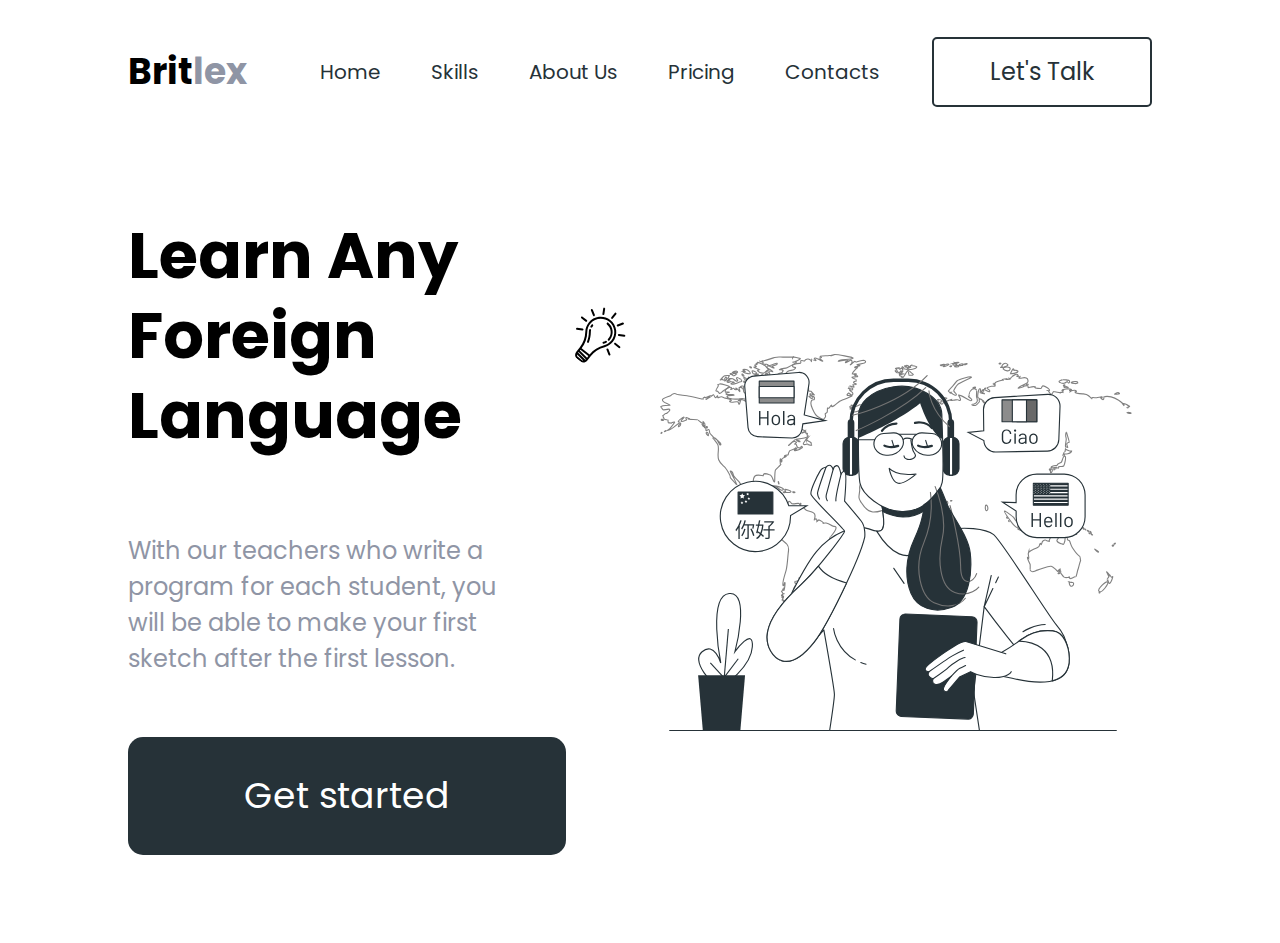
==== index.html @ e6f4f085 "внесены правки 2.0" ====
<!DOCTYPE html>
<html lang="en">
<head>
    <meta charset="UTF-8">
    <meta name="viewport" content="width=device-width, initial-scale=1.0">
    <title>Landing</title>
    <link rel="stylesheet" href="styles.css">
    <link href="https://fonts.googleapis.com/css2?family=Poppins:wght@400;600&display=swap" rel="stylesheet">
</head>
<body>
<header class="header">
    <div class="container">
        <div class="header__wrapper">
            <h1 class="header__logo">Brit<span class="header__logo-highlight">lex</span></h1>
            <a class="header__menu-icon">
                <img src="img/menu.svg" alt="menu">
            </a>
            <nav class="header__nav">
                <ul class="header__list">
                    <li class="header__item">
                        <a href="#" class="header__link">Home</a>
                    </li>
                    <li class="header__item">
                        <a href="#" class="header__link">Skills</a>
                    </li>
                    <li class="header__item">
                        <a href="#" class="header__link">About Us</a>
                    </li>
                    <li class="header__item">
                        <a href="#" class="header__link">Pricing</a>
                    </li>
                    <li class="header__item">
                        <a href="#" class="header__link">Contacts</a>
                    </li>
                </ul>
            </nav>
            <a href="#" class="header__button">Let's Talk</a>
        </div>
    </div>
</header>

<main class="main">
    <section class="intro">
        <div class="container">
            <div class="intro__wrapper">
                <div class="intro__content">
                    <div class="intro__logo-container">
                        <h2 class="intro__logo">Learn Any Foreign Language</h2>
                        <img src="img/light.svg" alt="light" class="intro__light">
                    </div>
                    <p class="intro__text">
                        With our teachers who write a program for each student, you will be able to make your first sketch after the first lesson.
                    </p>
                    <a href="#" class="intro__button">Get started</a>
                </div>
                <div class="intro__image-container">
                    <img src="img/learning-languages.svg" alt="learning-languages" class="intro__image">
                </div>
            </div>
        </div>
    </section>
</main>

</body>
</html>
---- styles.css ----
:root {
    --primary-dark-color: #263238;
    --secondary-dark-color: #39515e;
    --background-primary-light-color: #ffffff;
    --background-primary-dark-color: #263238;
    --text-primary-light-color: #ffffff;
    --text-secondary-dark-color: #8f95a5;
}

* {
    box-sizing: border-box;
}

body {
    margin: 0;
    padding: 0;
    font-family: 'Poppins', sans-serif;
}

.header__wrapper {
    display: flex;
    justify-content: space-between;
    align-items: center;
    width: 100%;
}

.header {
    top: 0;
    left: 0;
    width: 100%;
    display: flex;
    justify-content: space-between;
    align-items: center;
    padding: 20px 10%;
    background-color: var(--background-primary-light-color);
}

.container {
    width: 1338px;
    margin: 0 auto;
}

.header__logo {
    margin-right: 20px;
    font-size: 36px;
}

.header__logo-highlight {
    color: var(--text-secondary-dark-color);
}

.header__list {
    display: flex;
    justify-content: flex-start;
    gap: 50px;
    list-style-type: none;
    margin: 0;
    padding: 0;
    flex-grow: 1;
}

.header__item {
    margin: 0;
}

.header__link {
    font-size: 20px;
    line-height: 30px;
    text-decoration: none;
    color: var(--background-primary-dark-color);
}

.header__button {
    display: flex;
    justify-content: center;
    align-items: center;
    width: 220px;
    height: 70px;
    padding: 10px 20px;
    font-family: 'Poppins', sans-serif;
    font-size: 24px;
    line-height: 36px;
    text-align: center;
    text-decoration: none;
    color: var(--background-primary-dark-color);
    background-color: var(--background-primary-light-color);
    border: 2px solid var(--primary-dark-color);
    border-radius: 5px;
}

.header__menu-icon {
    display: none;
    cursor: pointer;
}

.header__menu-toggle {
    display: block;
}

@media (max-width: 992px) {

    .header {
        padding: 20px 5%;
    }

    .header__logo {
        font-size: 30px;
        line-height: 45px;
    }

    .header__link {
        font-size: 16px;
        line-height: 24px;
    }

    .header__button {
        width: 160px;
        height: 50px;
        font-size: 18px;
        line-height: 27px;
    }
}

@media (max-width: 767px) {

    .header {
        display: flex;
        flex-direction: row;
        justify-content: space-between;
        align-items: center;
        padding: 15px 5%;
    }

    .header__logo {
        margin-bottom: 0;
        font-size: 30px;
        line-height: 45px;
    }

    .header__menu-icon {
        display: block;
        width: 30px;
        height: 17px;
        color: var(--secondary-dark-color);
    }

    .header__list {
        display: none;
        flex-direction: column;
        gap: 15px;
    }

    .header__button {
        display: none;
        width: 160px;
        height: 50px;
        font-size: 18px;
    }
}

@media (max-width: 575px) {

    .header {
        padding: 10px 5%;
    }

    .header__logo {
        font-size: 30px;
        line-height: 45px;
    }

    .header__menu-icon {
        display: block;
        width: 43px;
        height: 24px;
        color: var(--secondary-dark-color);
    }

    .header__list {
        gap: 10px;
    }

    .header__link {
        font-size: 16px;
    }

    .header__button {
        width: 140px;
        height: 45px;
        font-size: 16px;
    }
}

@media (max-width: 320px) {

    .header {
        padding: 10px 5%;
    }

    .header__logo {
        font-size: 24px;
        line-height: 36px;
    }

    .header__menu-icon {
        display: block;
        width: 34px;
        height: 19px;
        color: var(--secondary-dark-color);
    }

    .header__link {
        font-size: 14px;
    }

    .header__button {
        width: 120px;
        height: 40px;
        font-size: 14px;
        line-height: 21px;
    }
}

.intro {
    height: calc(100vh - 100px);
    display: flex;
    justify-content: space-between;
    padding: 20px 10%;
    background-color: var(--background-primary-light-color);
}

.intro__wrapper {
    display: flex;
    justify-content: space-between;
    align-items: center;
    width: 100%;
}

.intro__content {
    display: flex;
    flex-direction: column;
    justify-content: center;
    max-width: 50%;
}

.intro__logo-container {
    display: flex;
    align-items: center;
    gap: 20px;
    position: relative;
}

.intro__logo {
    font-size: 64px;
    line-height: 80px;
    font-weight: bold;
    z-index: 1;
    max-width: 500px;
    white-space: normal;
    word-wrap: break-word;
}

.intro__light {
    width: 85px;
    height: 85px;
}

.intro__text {
    margin-bottom: 40px;
    font-size: 24px;
    line-height: 36px;
    max-width: 400px;
    white-space: normal;
    word-wrap: break-word;
    color: var(--text-secondary-dark-color);
}

.intro__button {
    display: flex;
    justify-content: center;
    align-items: center;
    width: 438px;
    height: 118px;
    padding: 15px 30px;
    margin: 20px 0;
    background-color: var(--background-primary-dark-color);
    font-family: 'Poppins', sans-serif;
    font-size: 36px;
    line-height: 54px;
    text-align: center;
    text-decoration: none;
    color: var(--text-primary-light-color);
    border-radius: 15px;
}

.intro__image-container {
    max-width: 50%;
    display: flex;
    justify-content: center;
}

.intro__image {
    height: 661px;
    width: 661px;
    max-width: 100%;
}

@media (max-width: 992px) {

    .intro {
        padding: 40px 5%;
    }

    .intro__wrapper {
        flex-direction: column;
    }

    .intro__content {
        max-width: 100%;
        text-align: center;
    }

    .intro__image-container {
        margin-top: 30px;
        max-width: 100%;
    }

    .intro__logo {
        font-size: 48px;
        line-height: 64px;
    }

    .intro__light {
        display: none;
    }

    .intro__text {
        font-size: 20px;
        line-height: 30px;
    }

    .intro__button {
        width: 292px;
        max-width: 380px;
        height: 80px;
        font-size: 24px;
        line-height: 36px;
    }

    .intro__image {
        height: 460px;
        width: 460px;
    }
}

@media (max-width: 767px) {

    .intro {
        padding: 30px 5%;
    }

    .intro__content {
        text-align: center;
    }

    .intro__light {
        display: none;
    }

    .intro__image {
        height: 400px;
        width: 400px;
    }

    .intro__button {
        width: 236px;
        font-size: 18px;
    }
}

@media (max-width: 575px) {

    .intro__logo {
        font-size: 34px;
        line-height: 45px;
    }

    .intro__light {
        display: none;
    }

    .intro__text {
        font-size: 16px;
        line-height: 24px;
    }

    .intro__button {
        width: 220px;
        height: 60px;
        font-size: 14px;
    }

    .intro__image {
        width: 100%;
        height: auto;
    }
}

@media (max-width: 320px) {
    .intro__wrapper {
        flex-direction: column;
        align-items: center;
    }

    .intro__logo {
        font-size: 24px;
        line-height: 32px;
        max-width: 100%;
    }

    .intro__light {
        display: none;
    }

    .intro__text {
        font-size: 14px;
        line-height: 20px;
        max-width: 100%;
    }

    .intro__button {
        width: 180px;
        height: 50px;
        font-size: 12px;
        line-height: 18px;
    }

    .intro__image {
        width: 250px;
        height: auto;
    }

    .intro__light {
        display: none;
    }
}
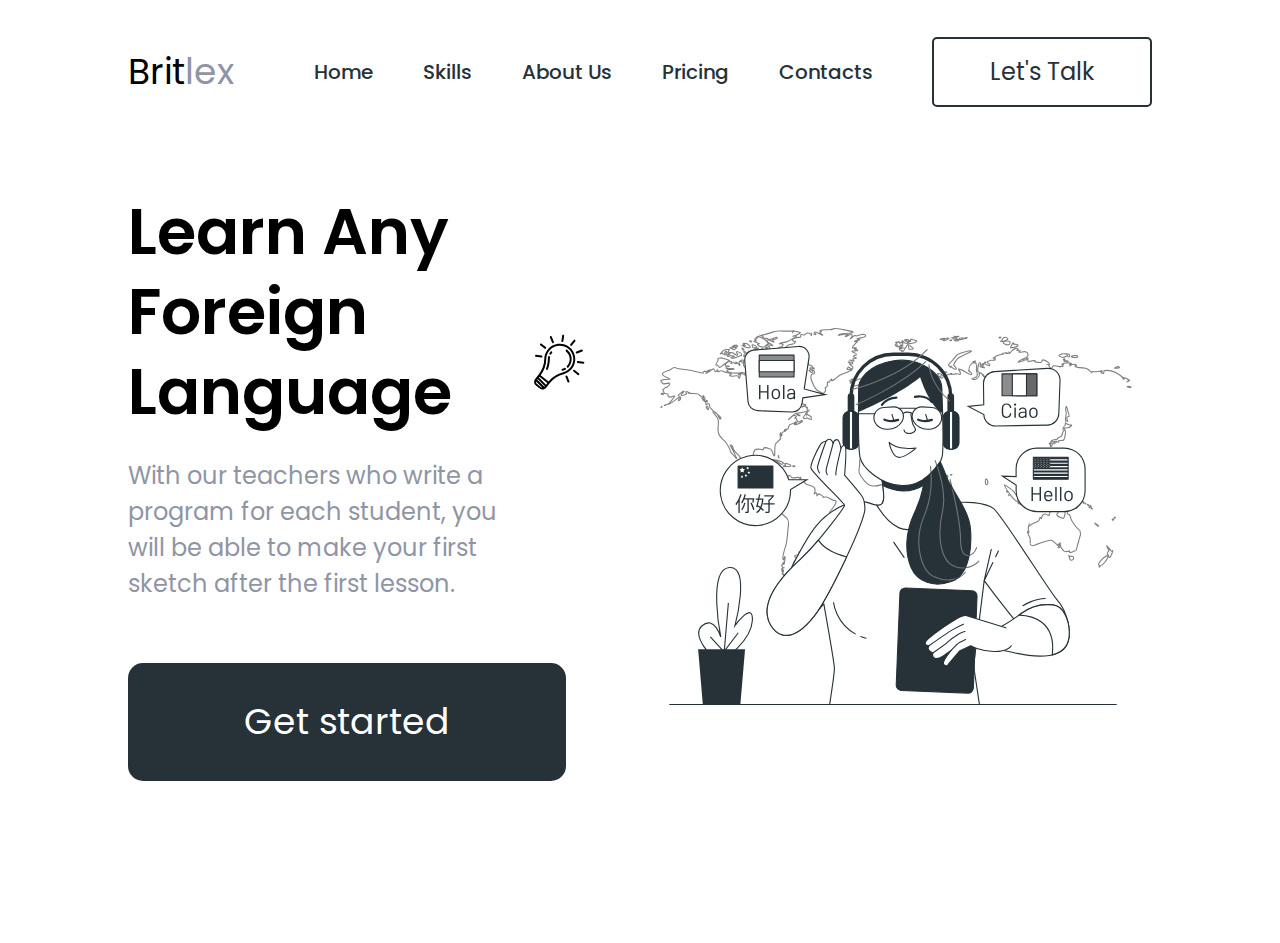
==== commit 0d1f5dbd: "внесены правки 4.0 + вынесены css-правила каждой секции в отдельные файлы" ====
--- a/index.html
+++ b/index.html
@@ -34,7 +34,7 @@
                     </li>
                 </ul>
             </nav>
-            <a href="#" class="header__button">Let's Talk</a>
+            <a href="#" class="button button--primary">Let's Talk</a> <!-- Изменение: общие стили кнопки -->
         </div>
     </div>
 </header>
@@ -45,13 +45,13 @@
             <div class="intro__wrapper">
                 <div class="intro__content">
                     <div class="intro__logo-container">
-                        <h2 class="intro__logo">Learn Any Foreign Language</h2>
+                        <h2 class="intro__logo title">Learn Any Foreign Language</h2> <!-- Изменение: общие стили для заголовков -->
                         <img src="img/light.svg" alt="light" class="intro__light">
                     </div>
-                    <p class="intro__text">
+                    <p class="intro__text text">
                         With our teachers who write a program for each student, you will be able to make your first sketch after the first lesson.
                     </p>
-                    <a href="#" class="intro__button">Get started</a>
+                    <a href="#" class="button button--secondary">Get started</a> <!-- Изменение: общие стили кнопки -->
                 </div>
                 <div class="intro__image-container">
                     <img src="img/learning-languages.svg" alt="learning-languages" class="intro__image">
--- a/styles.css
+++ b/styles.css
@@ -1,446 +1,4 @@
-:root {
-    --primary-dark-color: #263238;
-    --secondary-dark-color: #39515e;
-    --background-primary-light-color: #ffffff;
-    --background-primary-dark-color: #263238;
-    --text-primary-light-color: #ffffff;
-    --text-secondary-dark-color: #8f95a5;
-}
-
-* {
-    box-sizing: border-box;
-}
-
-body {
-    margin: 0;
-    padding: 0;
-    font-family: 'Poppins', sans-serif;
-}
-
-.header__wrapper {
-    display: flex;
-    justify-content: space-between;
-    align-items: center;
-    width: 100%;
-}
-
-.header {
-    top: 0;
-    left: 0;
-    width: 100%;
-    display: flex;
-    justify-content: space-between;
-    align-items: center;
-    padding: 20px 10%;
-    background-color: var(--background-primary-light-color);
-}
-
-.container {
-    width: 1338px;
-    margin: 0 auto;
-}
-
-.header__logo {
-    margin-right: 20px;
-    font-size: 36px;
-}
-
-.header__logo-highlight {
-    color: var(--text-secondary-dark-color);
-}
-
-.header__list {
-    display: flex;
-    justify-content: flex-start;
-    gap: 50px;
-    list-style-type: none;
-    margin: 0;
-    padding: 0;
-    flex-grow: 1;
-}
-
-.header__item {
-    margin: 0;
-}
-
-.header__link {
-    font-size: 20px;
-    line-height: 30px;
-    text-decoration: none;
-    color: var(--background-primary-dark-color);
-}
-
-.header__button {
-    display: flex;
-    justify-content: center;
-    align-items: center;
-    width: 220px;
-    height: 70px;
-    padding: 10px 20px;
-    font-family: 'Poppins', sans-serif;
-    font-size: 24px;
-    line-height: 36px;
-    text-align: center;
-    text-decoration: none;
-    color: var(--background-primary-dark-color);
-    background-color: var(--background-primary-light-color);
-    border: 2px solid var(--primary-dark-color);
-    border-radius: 5px;
-}
-
-.header__menu-icon {
-    display: none;
-    cursor: pointer;
-}
-
-.header__menu-toggle {
-    display: block;
-}
-
-@media (max-width: 992px) {
-
-    .header {
-        padding: 20px 5%;
-    }
-
-    .header__logo {
-        font-size: 30px;
-        line-height: 45px;
-    }
-
-    .header__link {
-        font-size: 16px;
-        line-height: 24px;
-    }
-
-    .header__button {
-        width: 160px;
-        height: 50px;
-        font-size: 18px;
-        line-height: 27px;
-    }
-}
-
-@media (max-width: 767px) {
-
-    .header {
-        display: flex;
-        flex-direction: row;
-        justify-content: space-between;
-        align-items: center;
-        padding: 15px 5%;
-    }
-
-    .header__logo {
-        margin-bottom: 0;
-        font-size: 30px;
-        line-height: 45px;
-    }
-
-    .header__menu-icon {
-        display: block;
-        width: 30px;
-        height: 17px;
-        color: var(--secondary-dark-color);
-    }
-
-    .header__list {
-        display: none;
-        flex-direction: column;
-        gap: 15px;
-    }
-
-    .header__button {
-        display: none;
-        width: 160px;
-        height: 50px;
-        font-size: 18px;
-    }
-}
-
-@media (max-width: 575px) {
-
-    .header {
-        padding: 10px 5%;
-    }
-
-    .header__logo {
-        font-size: 30px;
-        line-height: 45px;
-    }
-
-    .header__menu-icon {
-        display: block;
-        width: 43px;
-        height: 24px;
-        color: var(--secondary-dark-color);
-    }
-
-    .header__list {
-        gap: 10px;
-    }
-
-    .header__link {
-        font-size: 16px;
-    }
-
-    .header__button {
-        width: 140px;
-        height: 45px;
-        font-size: 16px;
-    }
-}
-
-@media (max-width: 320px) {
-
-    .header {
-        padding: 10px 5%;
-    }
-
-    .header__logo {
-        font-size: 24px;
-        line-height: 36px;
-    }
-
-    .header__menu-icon {
-        display: block;
-        width: 34px;
-        height: 19px;
-        color: var(--secondary-dark-color);
-    }
-
-    .header__link {
-        font-size: 14px;
-    }
-
-    .header__button {
-        width: 120px;
-        height: 40px;
-        font-size: 14px;
-        line-height: 21px;
-    }
-}
-
-.intro {
-    height: calc(100vh - 100px);
-    display: flex;
-    justify-content: space-between;
-    padding: 20px 10%;
-    background-color: var(--background-primary-light-color);
-}
-
-.intro__wrapper {
-    display: flex;
-    justify-content: space-between;
-    align-items: center;
-    width: 100%;
-}
-
-.intro__content {
-    display: flex;
-    flex-direction: column;
-    justify-content: center;
-    max-width: 50%;
-}
-
-.intro__logo-container {
-    display: flex;
-    align-items: center;
-    gap: 20px;
-    position: relative;
-}
-
-.intro__logo {
-    font-size: 64px;
-    line-height: 80px;
-    font-weight: bold;
-    z-index: 1;
-    max-width: 500px;
-    white-space: normal;
-    word-wrap: break-word;
-}
-
-.intro__light {
-    width: 85px;
-    height: 85px;
-}
-
-.intro__text {
-    margin-bottom: 40px;
-    font-size: 24px;
-    line-height: 36px;
-    max-width: 400px;
-    white-space: normal;
-    word-wrap: break-word;
-    color: var(--text-secondary-dark-color);
-}
-
-.intro__button {
-    display: flex;
-    justify-content: center;
-    align-items: center;
-    width: 438px;
-    height: 118px;
-    padding: 15px 30px;
-    margin: 20px 0;
-    background-color: var(--background-primary-dark-color);
-    font-family: 'Poppins', sans-serif;
-    font-size: 36px;
-    line-height: 54px;
-    text-align: center;
-    text-decoration: none;
-    color: var(--text-primary-light-color);
-    border-radius: 15px;
-}
-
-.intro__image-container {
-    max-width: 50%;
-    display: flex;
-    justify-content: center;
-}
-
-.intro__image {
-    height: 661px;
-    width: 661px;
-    max-width: 100%;
-}
-
-@media (max-width: 992px) {
-
-    .intro {
-        padding: 40px 5%;
-    }
-
-    .intro__wrapper {
-        flex-direction: column;
-    }
-
-    .intro__content {
-        max-width: 100%;
-        text-align: center;
-    }
-
-    .intro__image-container {
-        margin-top: 30px;
-        max-width: 100%;
-    }
-
-    .intro__logo {
-        font-size: 48px;
-        line-height: 64px;
-    }
-
-    .intro__light {
-        display: none;
-    }
-
-    .intro__text {
-        font-size: 20px;
-        line-height: 30px;
-    }
-
-    .intro__button {
-        width: 292px;
-        max-width: 380px;
-        height: 80px;
-        font-size: 24px;
-        line-height: 36px;
-    }
-
-    .intro__image {
-        height: 460px;
-        width: 460px;
-    }
-}
-
-@media (max-width: 767px) {
-
-    .intro {
-        padding: 30px 5%;
-    }
-
-    .intro__content {
-        text-align: center;
-    }
-
-    .intro__light {
-        display: none;
-    }
-
-    .intro__image {
-        height: 400px;
-        width: 400px;
-    }
-
-    .intro__button {
-        width: 236px;
-        font-size: 18px;
-    }
-}
-
-@media (max-width: 575px) {
-
-    .intro__logo {
-        font-size: 34px;
-        line-height: 45px;
-    }
-
-    .intro__light {
-        display: none;
-    }
-
-    .intro__text {
-        font-size: 16px;
-        line-height: 24px;
-    }
-
-    .intro__button {
-        width: 220px;
-        height: 60px;
-        font-size: 14px;
-    }
-
-    .intro__image {
-        width: 100%;
-        height: auto;
-    }
-}
-
-@media (max-width: 320px) {
-    .intro__wrapper {
-        flex-direction: column;
-        align-items: center;
-    }
-
-    .intro__logo {
-        font-size: 24px;
-        line-height: 32px;
-        max-width: 100%;
-    }
-
-    .intro__light {
-        display: none;
-    }
-
-    .intro__text {
-        font-size: 14px;
-        line-height: 20px;
-        max-width: 100%;
-    }
-
-    .intro__button {
-        width: 180px;
-        height: 50px;
-        font-size: 12px;
-        line-height: 18px;
-    }
-
-    .intro__image {
-        width: 250px;
-        height: auto;
-    }
-
-    .intro__light {
-        display: none;
-    }
-}
+@import url('variables.css');
+@import url('global.css');
+@import url('header.css');
+@import url('intro.css');
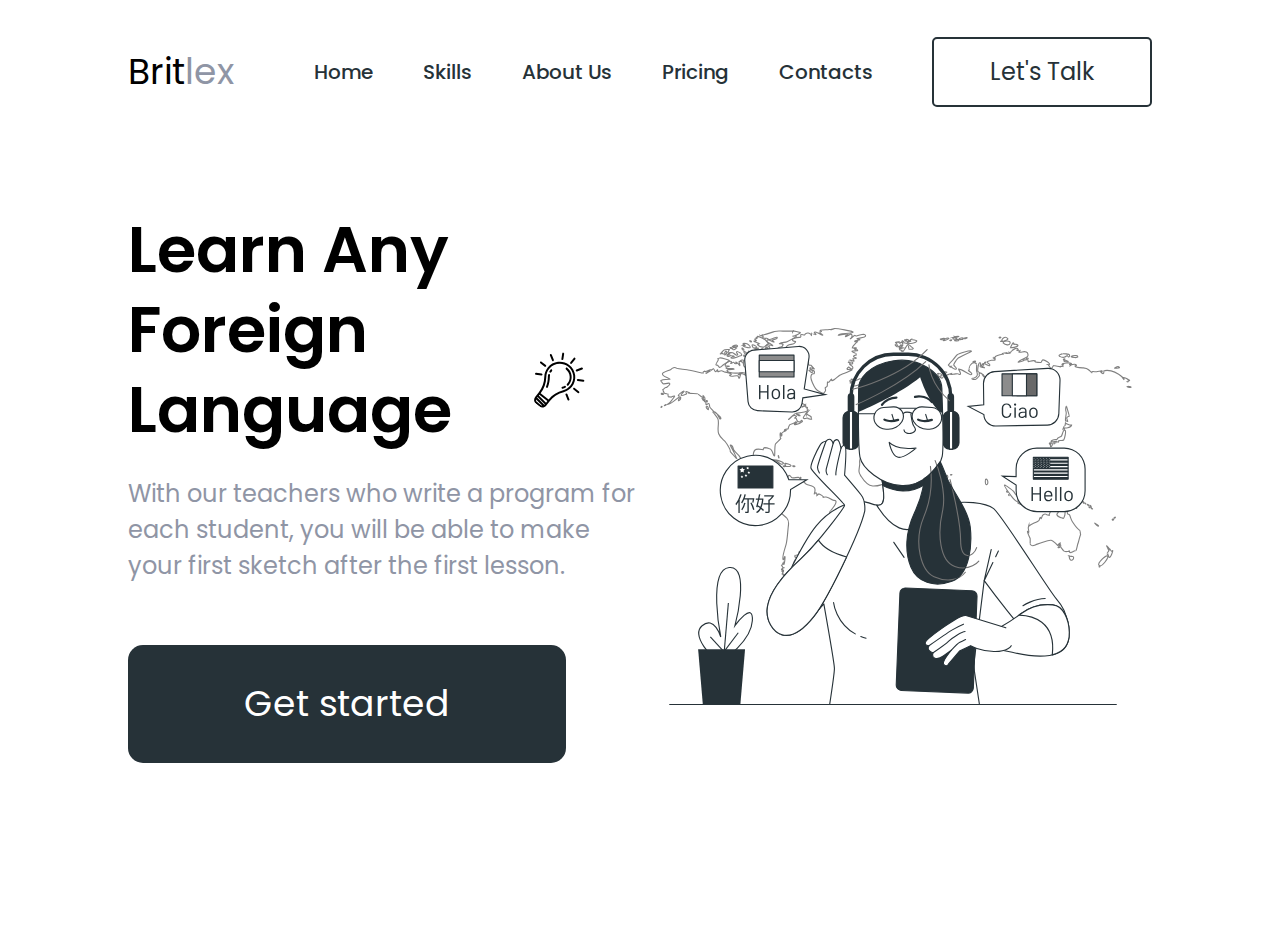
==== commit ecc70290: "внесены правки 5.0" ====
--- a/index.html
+++ b/index.html
@@ -11,30 +11,30 @@
 <header class="header">
     <div class="container">
         <div class="header__wrapper">
-            <h1 class="header__logo">Brit<span class="header__logo-highlight">lex</span></h1>
+            <h1 class="header__logo logo">Brit<span class="header__logo-highlight logo">lex</span></h1>
             <a class="header__menu-icon">
                 <img src="img/menu.svg" alt="menu">
             </a>
-            <nav class="header__nav">
-                <ul class="header__list">
-                    <li class="header__item">
-                        <a href="#" class="header__link">Home</a>
+            <nav class="header__menu">
+                <ul class="header__menu-list">
+                    <li class="header__menu-item">
+                        <a href="#" class="header__menu-link">Home</a>
                     </li>
-                    <li class="header__item">
-                        <a href="#" class="header__link">Skills</a>
+                    <li class="header__menu-item">
+                        <a href="#" class="header__menu-link">Skills</a>
                     </li>
-                    <li class="header__item">
-                        <a href="#" class="header__link">About Us</a>
+                    <li class="header__menu-item">
+                        <a href="#" class="header__menu-link">About Us</a>
                     </li>
-                    <li class="header__item">
-                        <a href="#" class="header__link">Pricing</a>
+                    <li class="header__menu-item">
+                        <a href="#" class="header__menu-link">Pricing</a>
                     </li>
-                    <li class="header__item">
-                        <a href="#" class="header__link">Contacts</a>
+                    <li class="header__menu-item">
+                        <a href="#" class="header__menu-link">Contacts</a>
                     </li>
                 </ul>
             </nav>
-            <a href="#" class="button button--primary">Let's Talk</a> <!-- Изменение: общие стили кнопки -->
+            <button class="header__button button button--transparent">Let's Talk</button>
         </div>
     </div>
 </header>
@@ -45,13 +45,13 @@
             <div class="intro__wrapper">
                 <div class="intro__content">
                     <div class="intro__logo-container">
-                        <h2 class="intro__logo title">Learn Any Foreign Language</h2> <!-- Изменение: общие стили для заголовков -->
+                        <h2 class="intro__logo title">Learn Any Foreign Language</h2>
                         <img src="img/light.svg" alt="light" class="intro__light">
                     </div>
-                    <p class="intro__text text">
+                    <p class="intro__text text text--gray">
                         With our teachers who write a program for each student, you will be able to make your first sketch after the first lesson.
                     </p>
-                    <a href="#" class="button button--secondary">Get started</a> <!-- Изменение: общие стили кнопки -->
+                    <button class="intro__button button button--color">Get started</button>
                 </div>
                 <div class="intro__image-container">
                     <img src="img/learning-languages.svg" alt="learning-languages" class="intro__image">
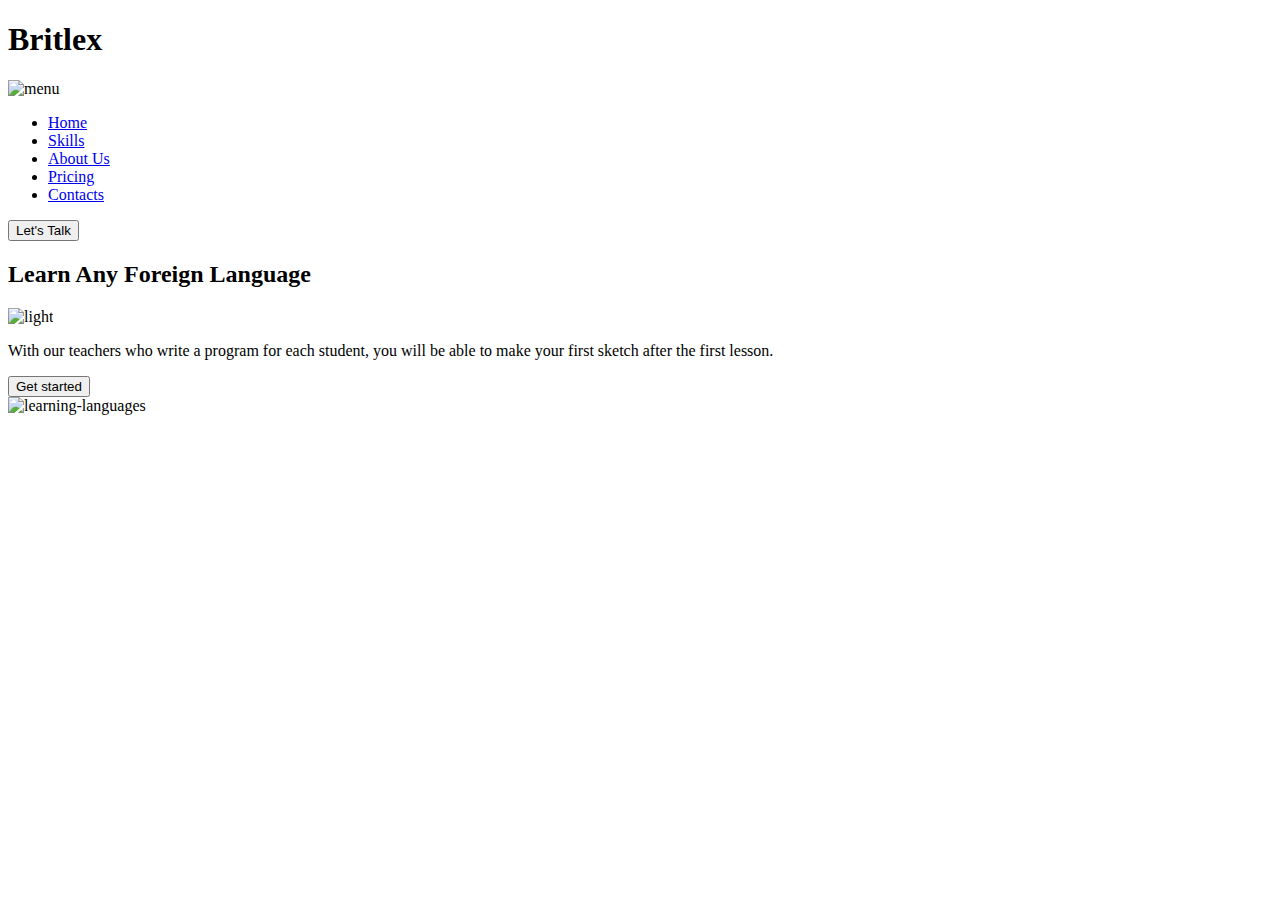
==== commit 61ed202a: "изменена структура проекта" ====
--- a/index.html
+++ b/index.html
@@ -4,7 +4,7 @@
     <meta charset="UTF-8">
     <meta name="viewport" content="width=device-width, initial-scale=1.0">
     <title>Landing</title>
-    <link rel="stylesheet" href="styles.css">
+    <link rel="stylesheet" href="styles/styles.css">
     <link href="https://fonts.googleapis.com/css2?family=Poppins:wght@400;600&display=swap" rel="stylesheet">
 </head>
 <body>
@@ -13,7 +13,7 @@
         <div class="header__wrapper">
             <h1 class="header__logo logo">Brit<span class="header__logo-highlight logo">lex</span></h1>
             <a class="header__menu-icon">
-                <img src="img/menu.svg" alt="menu">
+                <img src="assets/icons/menu.svg" alt="menu">
             </a>
             <nav class="header__menu">
                 <ul class="header__menu-list">
@@ -46,7 +46,7 @@
                 <div class="intro__content">
                     <div class="intro__logo-container">
                         <h2 class="intro__logo title">Learn Any Foreign Language</h2>
-                        <img src="img/light.svg" alt="light" class="intro__light">
+                        <img src="assets/icons/light.svg" alt="light" class="intro__light">
                     </div>
                     <p class="intro__text text text--gray">
                         With our teachers who write a program for each student, you will be able to make your first sketch after the first lesson.
@@ -54,7 +54,7 @@
                     <button class="intro__button button button--color">Get started</button>
                 </div>
                 <div class="intro__image-container">
-                    <img src="img/learning-languages.svg" alt="learning-languages" class="intro__image">
+                    <img src="assets/icons/learning-languages.svg" alt="learning-languages" class="intro__image">
                 </div>
             </div>
         </div>
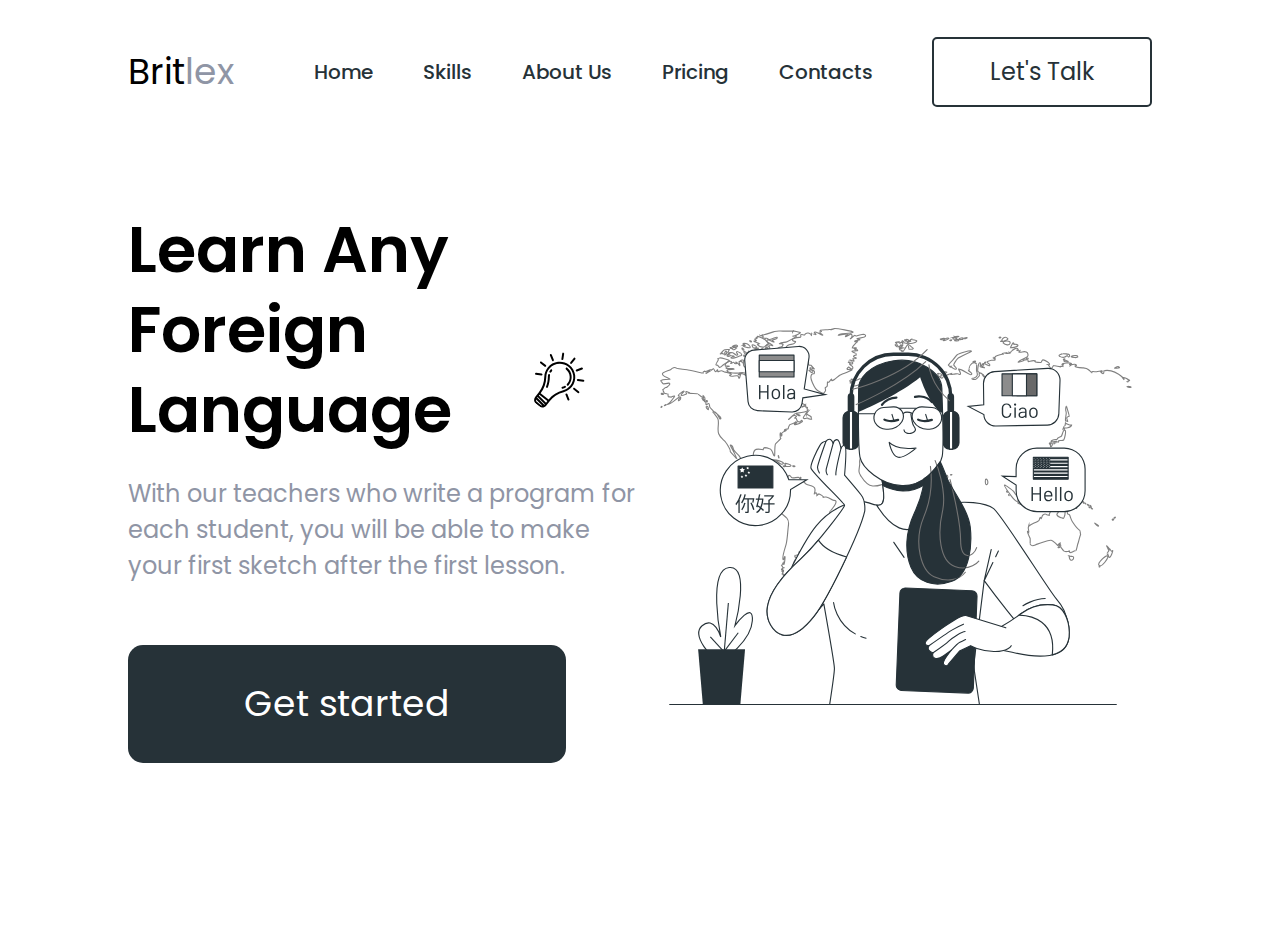
==== commit 99fae743: "внесены правки 6.0" ====
--- a/index.html
+++ b/index.html
@@ -48,10 +48,10 @@
                         <h2 class="intro__logo title">Learn Any Foreign Language</h2>
                         <img src="assets/icons/light.svg" alt="light" class="intro__light">
                     </div>
-                    <p class="intro__text text text--gray">
+                    <p class="intro__text text text--color-gray">
                         With our teachers who write a program for each student, you will be able to make your first sketch after the first lesson.
                     </p>
-                    <button class="intro__button button button--color">Get started</button>
+                    <button class="intro__button button button--color-gray">Get started</button>
                 </div>
                 <div class="intro__image-container">
                     <img src="assets/icons/learning-languages.svg" alt="learning-languages" class="intro__image">
--- a/styles/styles.css
+++ b/styles/styles.css
@@ -0,0 +1,4 @@
+@import url('variables.css');
+@import url('global.css');
+@import url('header.css');
+@import url('intro.css');
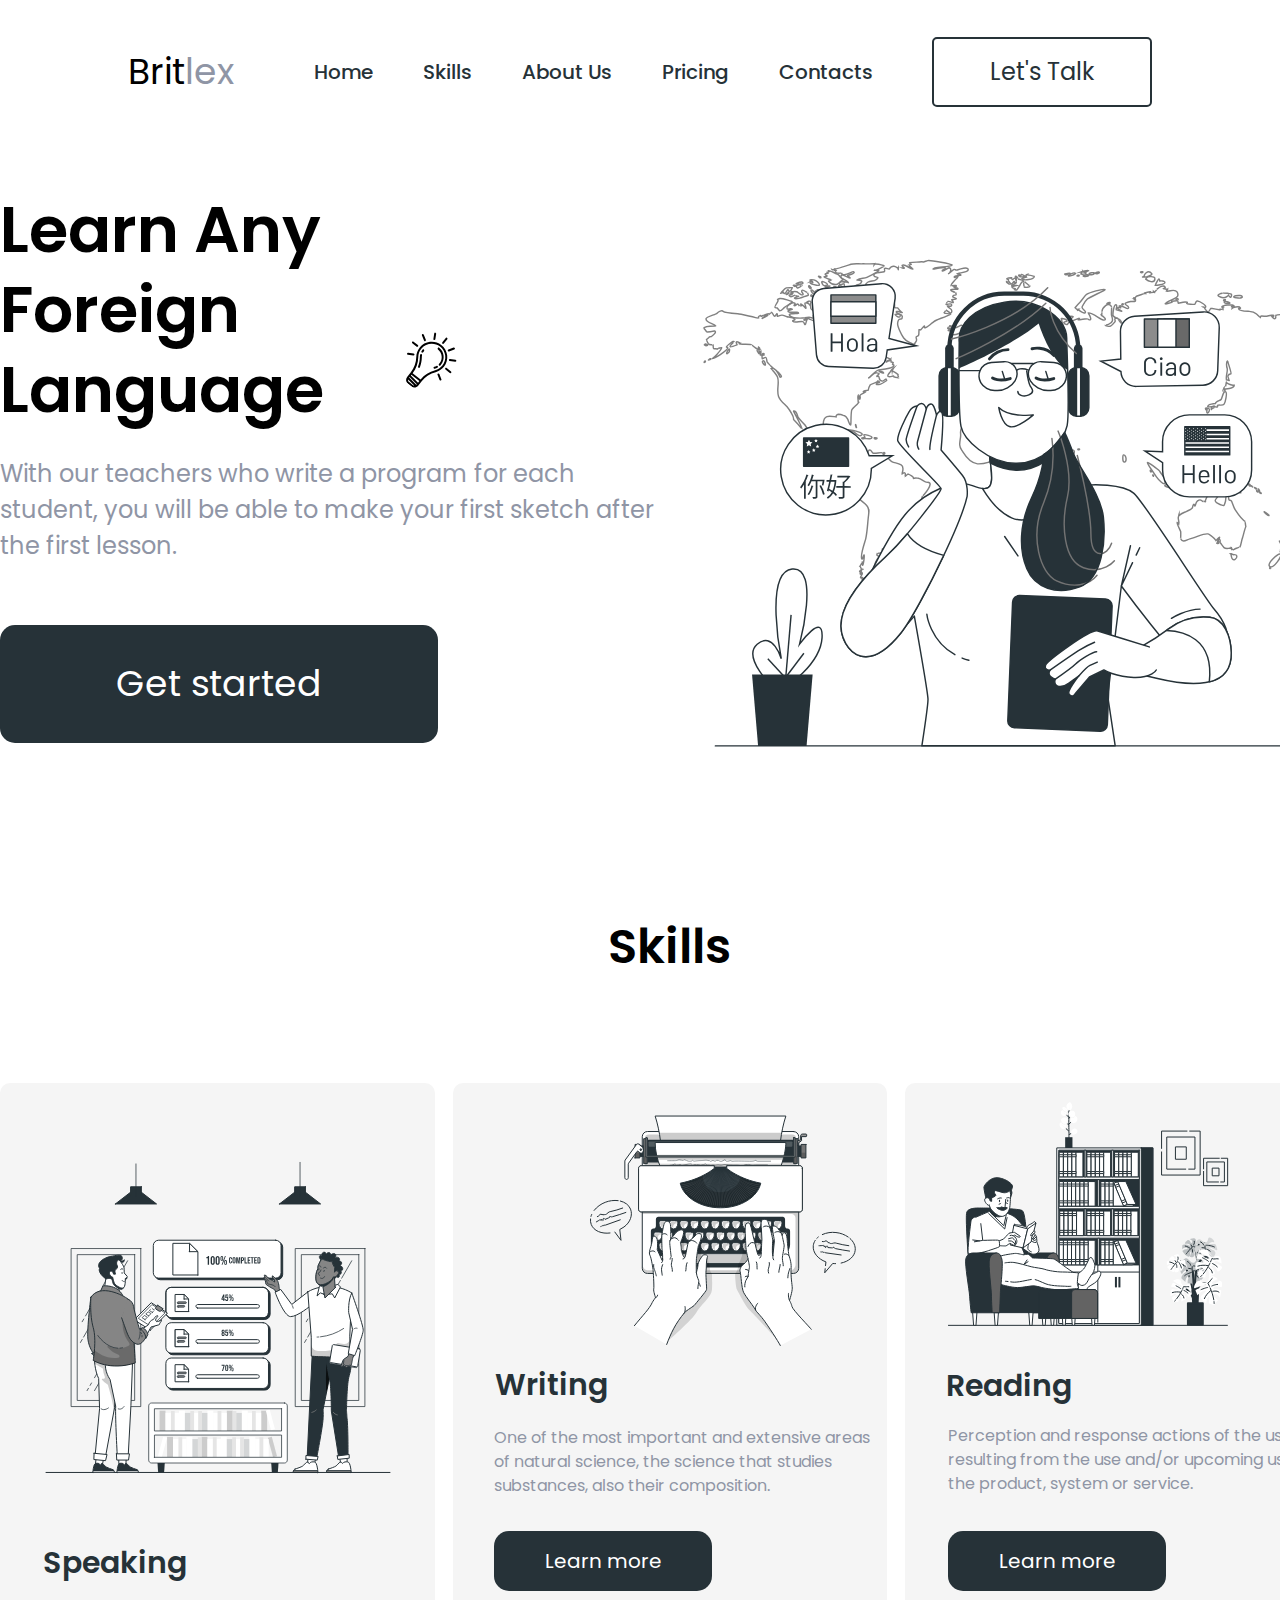
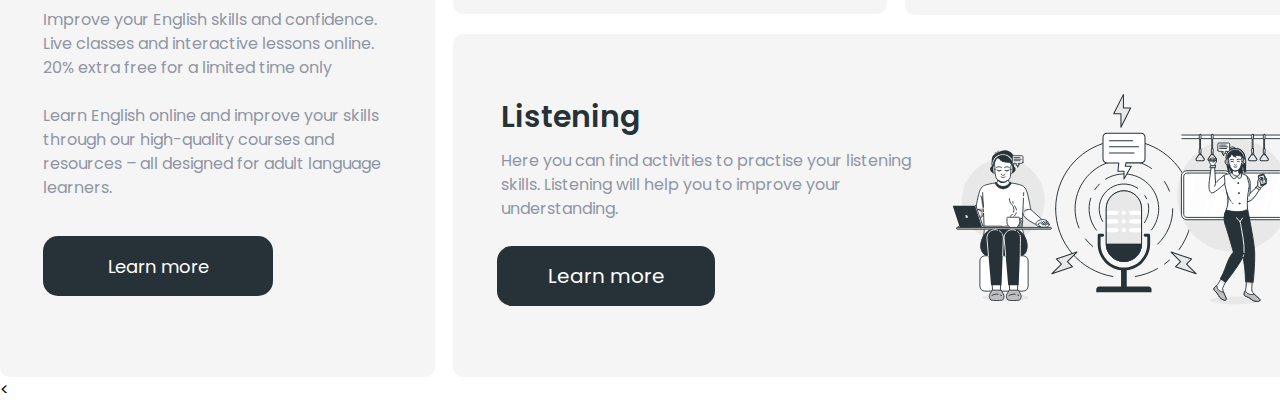
==== commit 09b1ccbc: "Добавлена вторая секция" ====
--- a/index.html
+++ b/index.html
@@ -10,43 +10,43 @@
 <body>
 <header class="header">
     <div class="container">
-        <div class="header__wrapper">
-            <h1 class="header__logo logo">Brit<span class="header__logo-highlight logo">lex</span></h1>
+        <div class="header__inner">
+            <h1 class="header__logo">Brit<span class="header__logo-highlight">lex</span></h1>
             <a class="header__menu-icon">
-                <img src="assets/icons/menu.svg" alt="menu">
+                <img src="assets/icons/menu.svg" alt="">
             </a>
             <nav class="header__menu">
                 <ul class="header__menu-list">
                     <li class="header__menu-item">
-                        <a href="#" class="header__menu-link">Home</a>
+                        <a class="header__menu-link" href="#home">Home</a>
                     </li>
                     <li class="header__menu-item">
-                        <a href="#" class="header__menu-link">Skills</a>
+                        <a class="header__menu-link" href="#skills">Skills</a>
                     </li>
                     <li class="header__menu-item">
-                        <a href="#" class="header__menu-link">About Us</a>
+                        <a class="header__menu-link" href="#">About Us</a>
                     </li>
                     <li class="header__menu-item">
-                        <a href="#" class="header__menu-link">Pricing</a>
+                        <a class="header__menu-link" href="#">Pricing</a>
                     </li>
                     <li class="header__menu-item">
-                        <a href="#" class="header__menu-link">Contacts</a>
+                        <a class="header__menu-link" href="#">Contacts</a>
                     </li>
                 </ul>
             </nav>
-            <button class="header__button button button--transparent">Let's Talk</button>
+            <button class="header__button button button--transparent" type="button">Let's Talk</button>
         </div>
     </div>
 </header>
 
 <main class="main">
-    <section class="intro">
+    <section id="home" class="intro">
         <div class="container">
-            <div class="intro__wrapper">
+            <div class="intro__inner">
                 <div class="intro__content">
                     <div class="intro__logo-container">
                         <h2 class="intro__logo title">Learn Any Foreign Language</h2>
-                        <img src="assets/icons/light.svg" alt="light" class="intro__light">
+                        <img class="intro__light" src="assets/icons/light.svg" alt="">
                     </div>
                     <p class="intro__text text text--color-gray">
                         With our teachers who write a program for each student, you will be able to make your first sketch after the first lesson.
@@ -54,12 +54,102 @@
                     <button class="intro__button button button--color-gray">Get started</button>
                 </div>
                 <div class="intro__image-container">
-                    <img src="assets/icons/learning-languages.svg" alt="learning-languages" class="intro__image">
+                    <img
+                            class="intro__image"
+                            src="assets/icons/learning-languages.svg"
+                            alt=""
+                            width="661" height="661"
+                    >
                 </div>
             </div>
         </div>
     </section>
+
+    <section id="skills" class="skills">
+        <div class="container">
+            <h2 class="skills__logo title">Skills</h2>
+            <div class="skills__inner">
+                <div class="skills__content">
+                    <div class="skills__content-item skills__content-item-speaking">
+                        <div class="speaking__image-container">
+                            <img
+                                    class="speaking__image"
+                                    src=assets/icons/speaking.svg
+                                    alt=""
+                                    width="390" height="390"
+                            >
+                        </div>
+                        <h2 class="speaking__logo title--mini">Speaking</h2>
+                        <p class="speaking__text text text--color-gray">
+                            Improve your English skills and confidence.
+                            Live classes and interactive lessons online.
+                            20% extra free for a limited time only
+                            <br>
+                            <br>
+                            Learn English online and improve your
+                            skills through our high-quality courses
+                            and resources – all designed for adult language learners.
+                        </p>
+                        <button class="skills__button-speaking button button--color-gray">Learn more</button>
+                    </div>
+
+                    <div class="skills__content-item skills__content-item-writing">
+                        <div class="writing__image-container">
+                            <img
+                                    class="writing__image"
+                                    src=assets/icons/writing.svg
+                                    alt=""
+                                    width="293" height="293"
+                            >
+                        </div>
+                        <h2 class="writing__logo title--mini">Writing</h2>
+                        <p class="writing__text text text--color-gray">
+                            One of the most important and extensive areas of natural science, the science that studies substances, also their composition.
+                        </p>
+                        <button class="skills__button-writing button button--color-gray">Learn more</button>
+                    </div>
+
+                    <div class="skills__content-item skills__content-item-reading">
+                        <div class="reading__image-container">
+                            <img
+                                    class="reading__image"
+                                    src=assets/icons/reading.svg
+                                    alt=""
+                                    width="371" height="247"
+                            >
+                        </div>
+                        <h2 class="reading__logo title--mini">Reading</h2>
+                        <p class="reading__text text text--color-gray">
+                            Perception and response actions of the user resulting from the use and/or upcoming use of the product, system or service.
+                        </p>
+                        <button class="skills__button-reading button button--color-gray">Learn more</button>
+                    </div>
+
+                    <div class="skills__content-item skills__content-item-listening">
+                        <div>
+                            <h2 class="listening__logo title--mini">Listening</h2>
+                            <p class="listening__text text text--color-gray">
+                                Here you can find activities to practise your listening skills. Listening will help you to improve your understanding.
+                            </p>
+                            <button class="skills__button-listening button button--color-gray">Learn more</button>
+                        </div>
+                        <div class="listening__image-container">
+                            <img
+                                    class="listening__image"
+                                    src=assets/icons/listening.svg
+                                    alt=""
+                                    width="382" height="255"
+                            >
+                        </div>
+                    </div>
+                </div>
+            </div>
+        </div>
+    </section>
+
 </main>
+
+<
 
 </body>
 </html>
--- a/styles/styles.css
+++ b/styles/styles.css
@@ -2,3 +2,4 @@
 @import url('global.css');
 @import url('header.css');
 @import url('intro.css');
+@import url('skills.css');
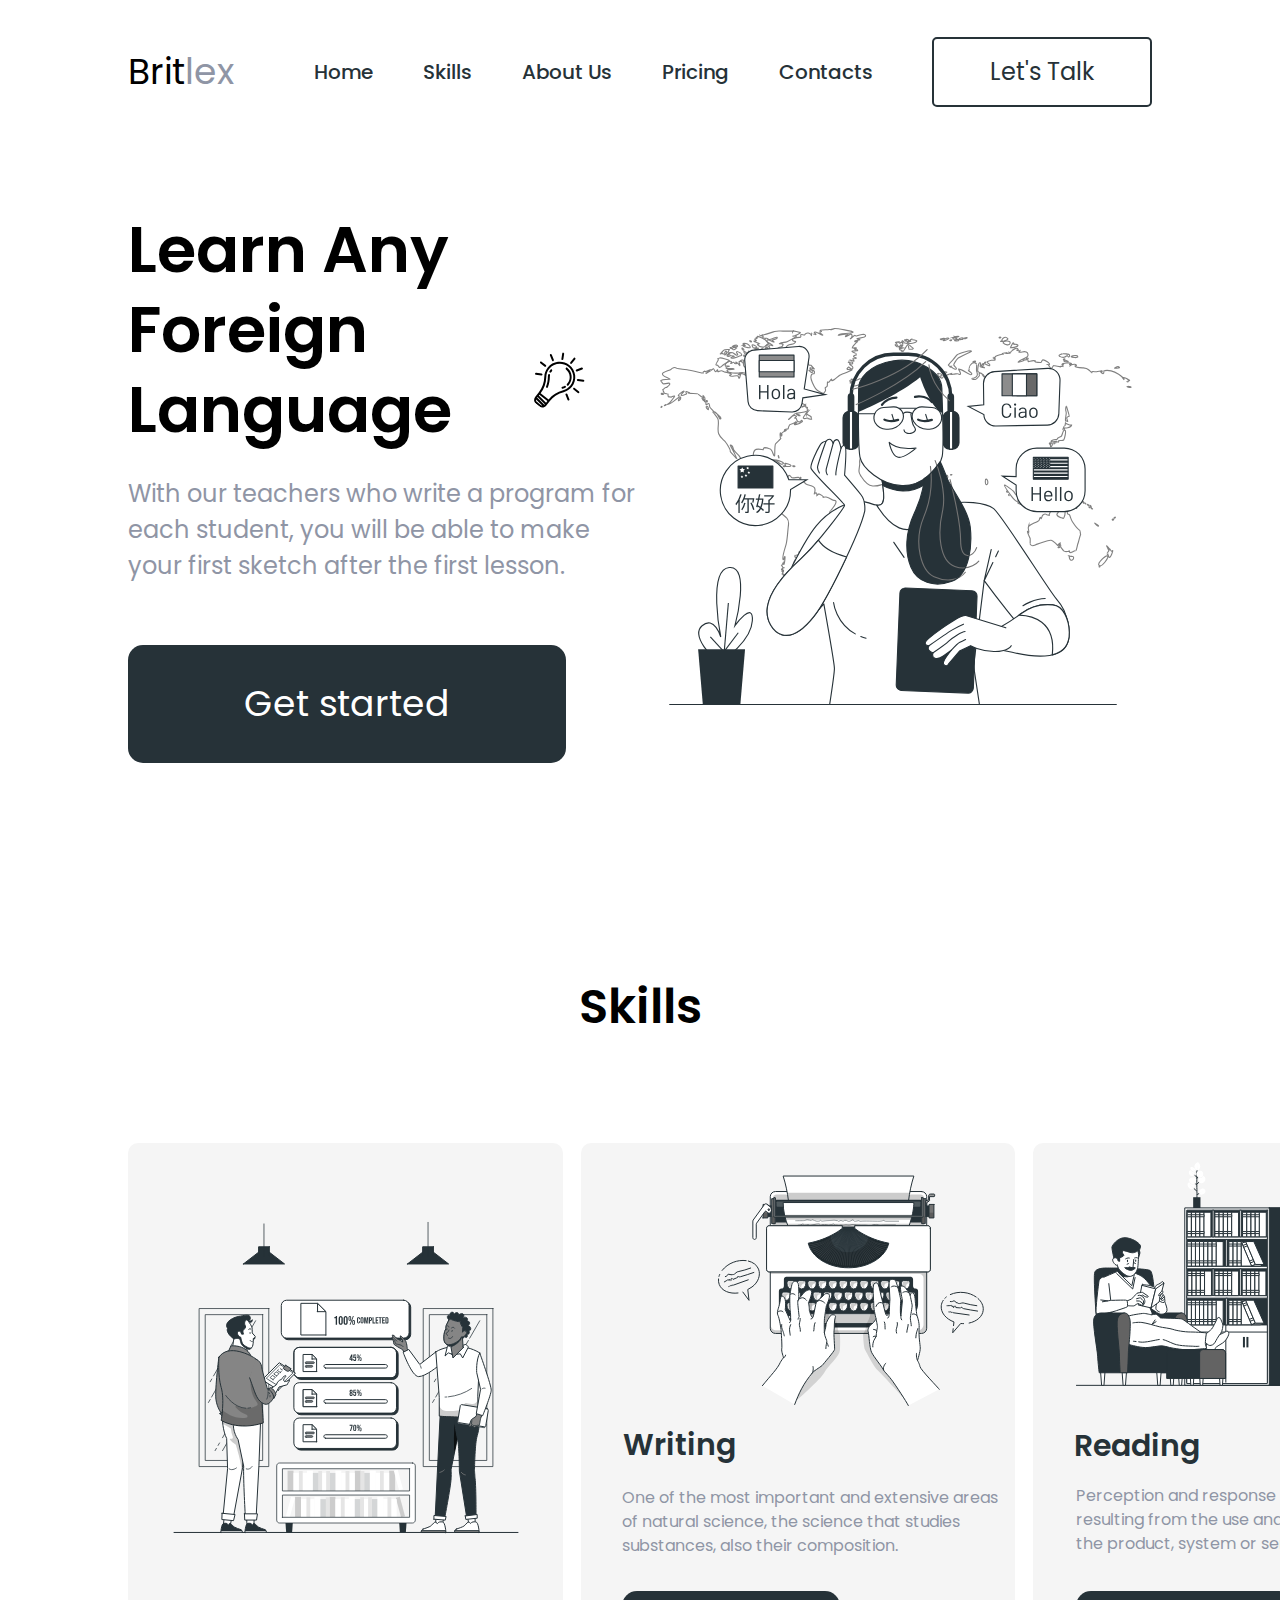
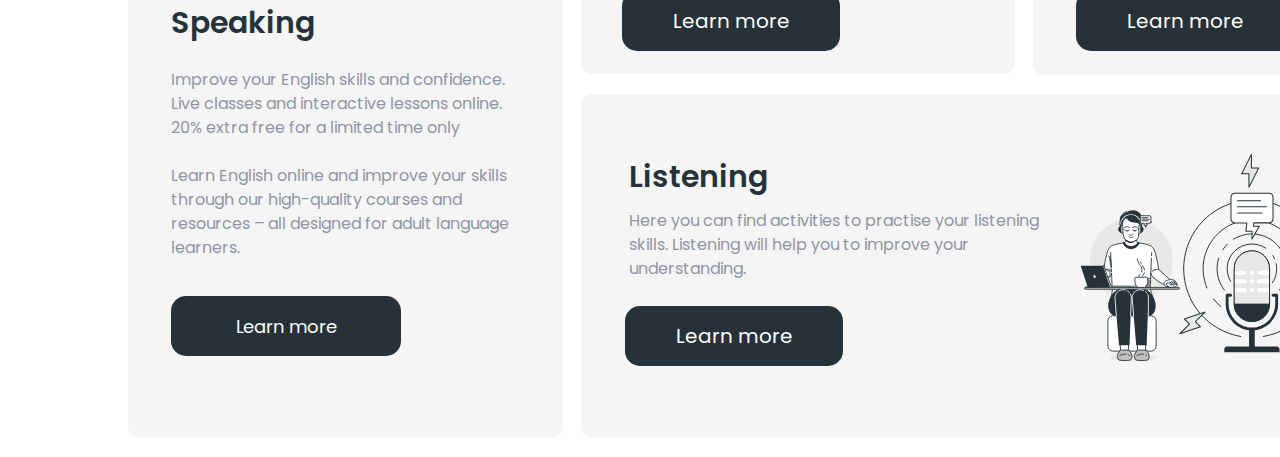
==== commit a2523c3c: "Добавлен адаптив" ====
--- a/index.html
+++ b/index.html
@@ -149,7 +149,5 @@
 
 </main>
 
-<
-
 </body>
 </html>
